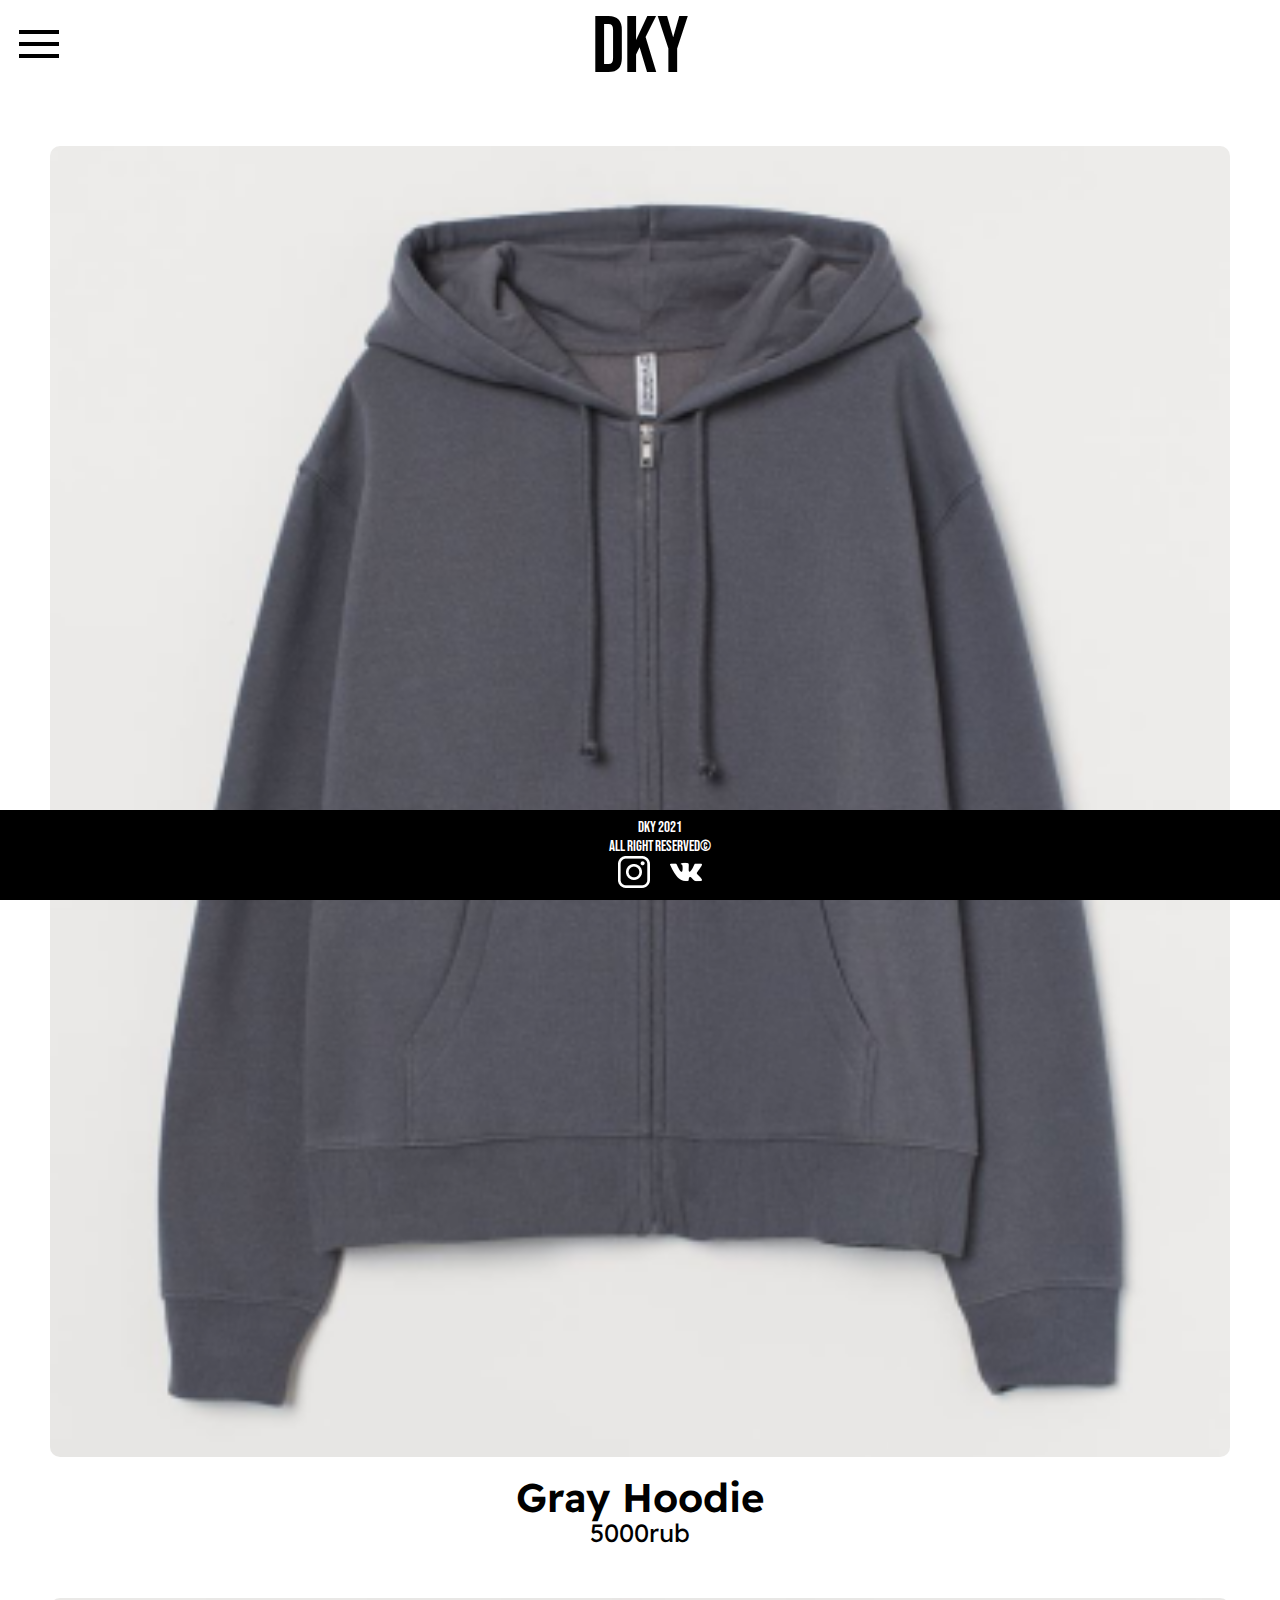
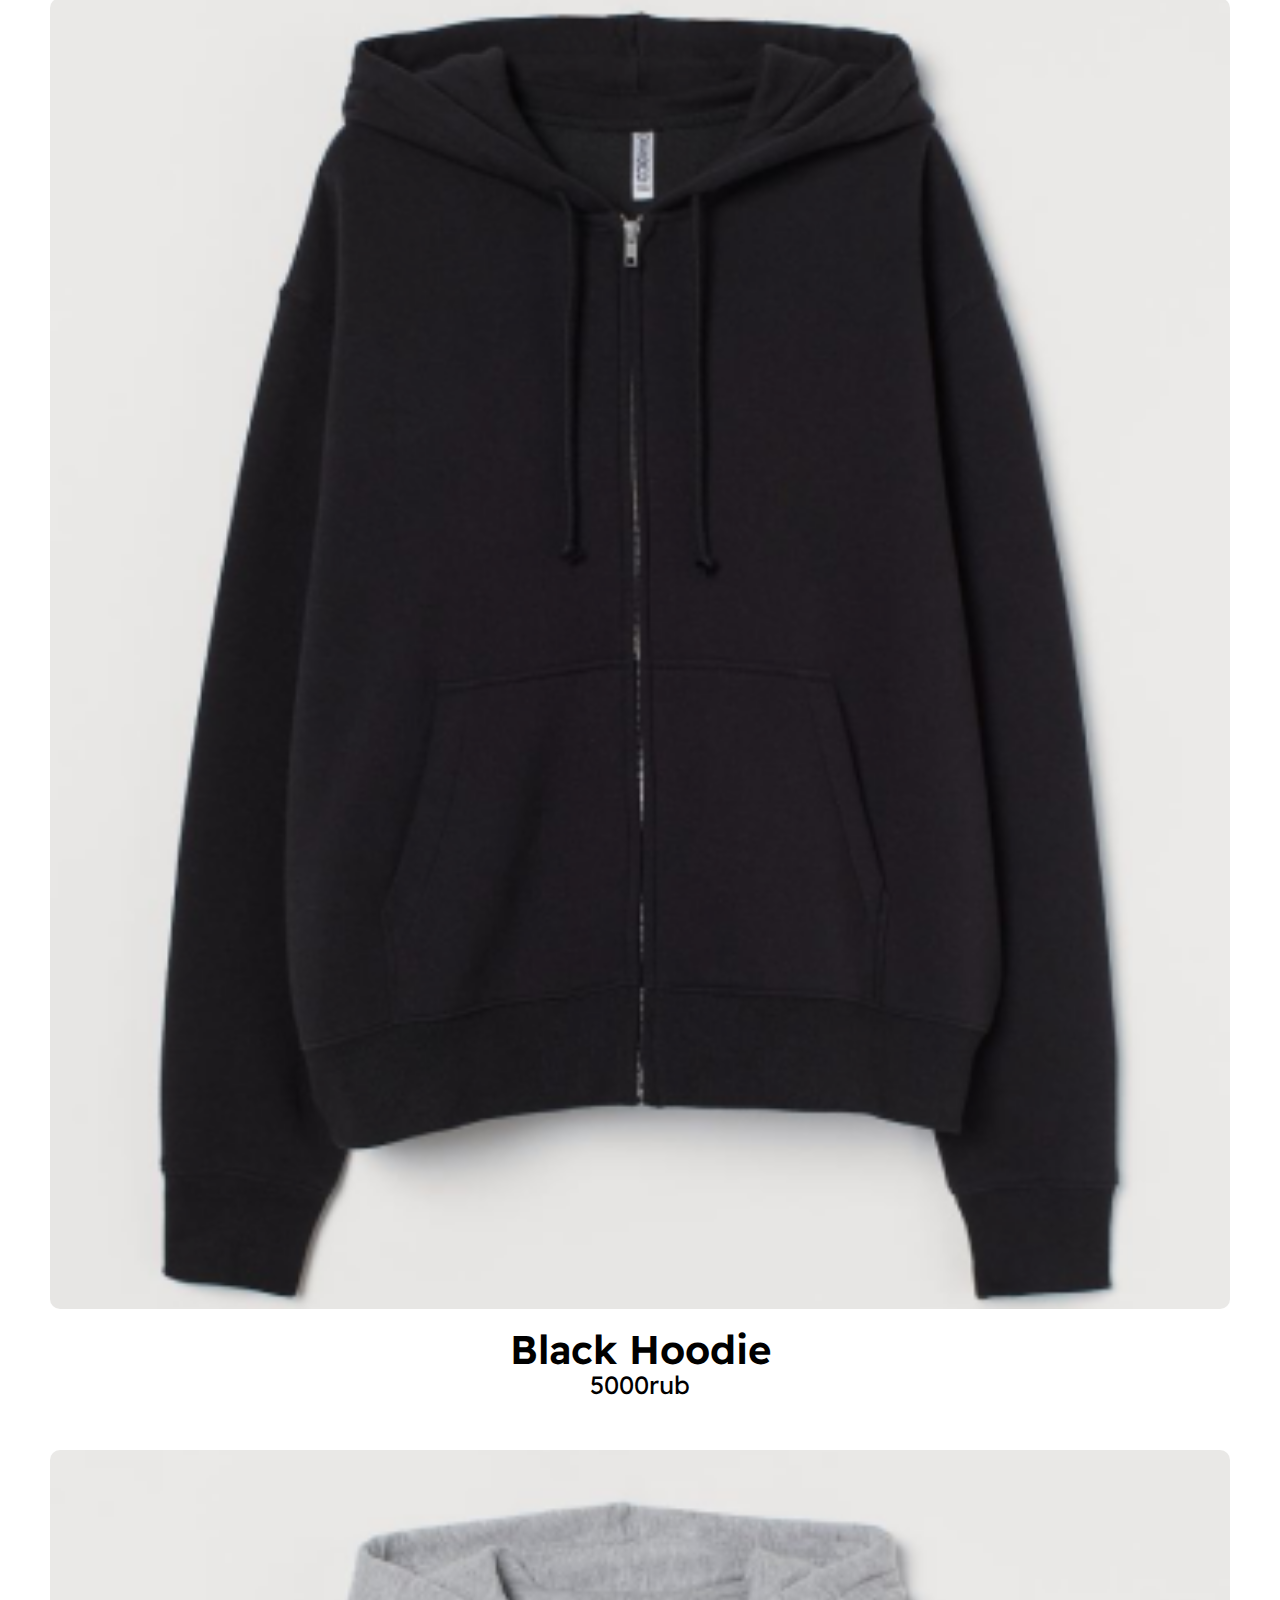
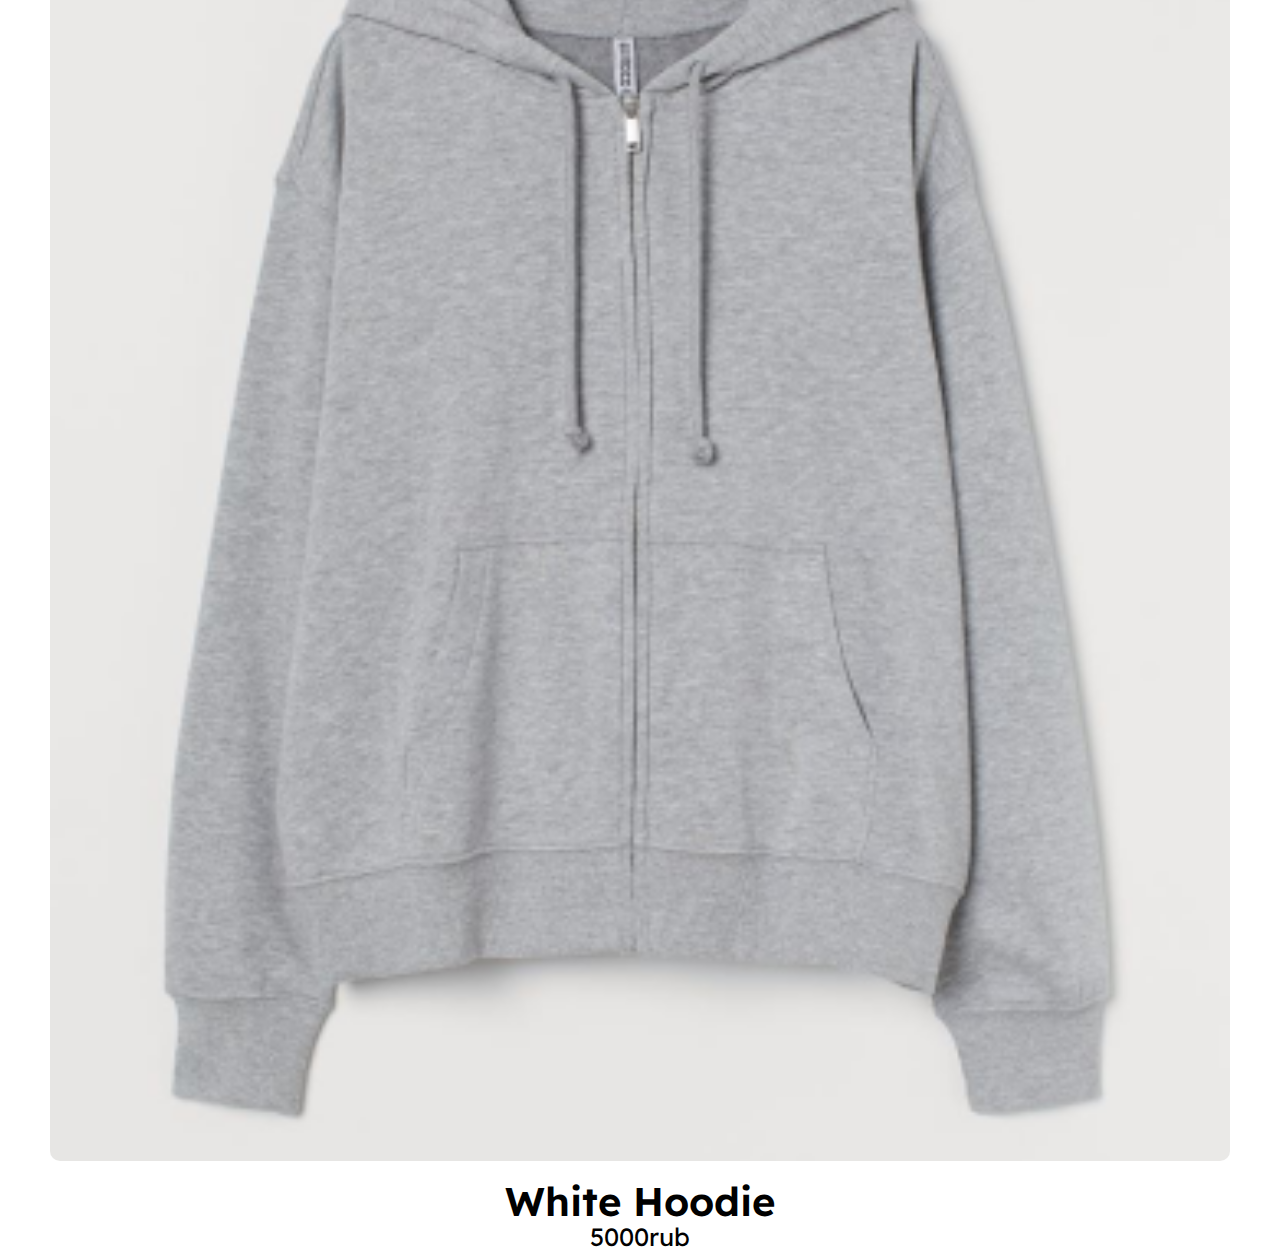
==== test2.html @ ac9f95f6 "Add files via upload" ====
<!DOCTYPE html>
<html lang="en" dir="ltr">

<head>
  <!-- Шрифты + иконка  -->
  <link type="image/x-icon" rel="shortcut icon" href="favicon.ico">
  <link rel="stylesheet" href="libs/bootstrap-reboot.min.css">
  <link rel="stylesheet" href="libs/bootstrap-grid.min.css">
  <link href="https://fonts.googleapis.com/css2?family=Readex+Pro:wght@600&display=swap" rel="stylesheet">
  <link href="https://fonts.googleapis.com/css2?family=Readex+Pro:wght@300&display=swap" rel="stylesheet">
  <link href="https://fonts.googleapis.com/css2?family=Bebas+Neue&display=swap" rel="stylesheet">
  <link href="https://fonts.googleapis.com/css2?family=Bebas+Neue&family=Oswald:wght@300&display=swap" rel="stylesheet">
  <link href="https://fonts.googleapis.com/css2?family=Lato:wght@100&display=swap" rel="stylesheet">
  <link rel="stylesheet" href="test2style.css">
  <meta charset="utf-8">
  <title>DKY</title>
</head>

<body class="fadeIn">
  <!-- Открытая меню -->
  <div id="myNav" class="overlay">
    <a href="javascript:void(0)" class="closebtn" onclick="closeNav()">&times;</a>
    <div id="overlay-content">
      <a href="index.html">Start</a>
      <a href="DKY\Stuff.html">T-SHIRTS</a>
      <a href="DKY\Stuff.html">Accessories</a>
      <a href="contacts.html">Contacts</a>

    </div>
  </div>

  <!-- Закрытое меню -->
  <div class="header">
    <div onclick="openNav()"><img id="menu123" src="menu.png"></div>
    <div class="namelogo">DKY</div>
  </div>


  <div class="container">
    <div class="row">
      <div class="col-md-4">
        <div class="product">
          <div class="image">
            <a href="1.html"><img class="image-animation slideInLeft" src="1.png"></a>
          </div>

          <div class="info slideInLeft">
            <h3>Gray Hoodie</h3>

            <div class="info_price">
              <span class="price">5000rub</span>
            </div>

          </div>
        </div>
      </div>
      <div class="col-md-4">
        <div class="product">
          <div class="image">
            <a href="3.html"><img class="image-animation slideInUp" src="3.png"></a>
          </div>

          <div class="info slideInUp">
            <h3>Black Hoodie</h3>

            <div class="info_price">
              <span class="price">5000rub</span>
            </div>

          </div>
        </div>
      </div>
      <div class="col-md-4">
        <div class="product">
          <div class="image">
            <a href="2.html"><img class="image-animation slideInRight" src="2.png"></a>
          </div>

          <div class="info slideInRight">
            <h3 class="gray">White Hoodie</h3>

            <div class="info_price">
              <span class="price">5000rub</span>
            </div>

          </div>
        </div>
      </div>
    </div>
  </div>


  <footer class="footer">
    <ul class="footer_spisok">
      <li>DKY 2021</li>
      <li>All right reserved&copy;</li>
      <div class="logos">
        <a href="https://www.instagram.com/odpixelme/"><img class="logo" src="instagram.png"></a>
        <a href="https://vk.com/lublybebry"><img class="logo" src="vk.png"></a>
      </DIV>
    </ul>
  </footer>

  <!-- jquery -->


  <script src="https://code.jquery.com/jquery-3.5.1.slim.min.js"></script>
  <script src="script.js"></script>



</body>

</html>
---- test2style.css ----
html,
body {
  margin: 0;
  font-family: "Bebas Neue";
  padding: 0;

}

html {
  scroll-behavior: smooth;
  height: 100%;
}

body {
  background-image: url("fon.png");
}

.overlay {
  height: 100%;
  width: 0;
  position: fixed;
  z-index: 1;
  left: 0;
  top: 0;
  background-color: rgb(0, 0, 0);
  background-color: rgba(0, 0, 0, 0.9);
  overflow-x: hidden;
  transition: 0.5s;
}

.wrapper {
  max-height: 100vh;
  overflow: hidden;
}

#overlay-content {
  position: relative;
  top: 25%;
  width: 100%;
  text-align: left;
  ;
  ;
  margin-top: 30px;
  margin-left: 15PX;
}

.overlay a {
  padding: 8px;
  text-decoration: none;
  font-size: 36px;
  color: #818181;
  display: block;
  transition: 0.3s;
  font-family: 'Bebas Neue', cursive;
}

.overlay a:hover, .overlay a:focus {
  color: #f1f1f1;
}

.overlay .closebtn {
  position: absolute;
  top: 20px;
  right: 45px;
  font-size: 60px;
}

@media screen and (max-height: 450px) {
  .overlay a {
    font-size: 20px
  }

  .overlay .closebtn {
    font-size: 40px;
    top: 15px;
    right: 35px;
  }
}

.body {
  -webkit-animation-name: zoomIn;
  animation-name: zoomIn;
  -webkit-animation-duration: 1s;
  animation-duration: 1s;
  -webkit-animation-fill-mode: both;
  animation-fill-mode: both;
}

@-webkit-keyframes zoomIn {
  0% {
    opacity: 0;
    -webkit-transform: scale3d(.3, .3, .3);
    transform: scale3d(.3, .3, .3);
  }

  50% {
    opacity: 1;
  }
}

@keyframes zoomIn {
  0% {
    opacity: 0;
    -webkit-transform: scale3d(.3, .3, .3);
    transform: scale3d(.3, .3, .3);
  }

  50% {
    opacity: 1;
  }
}

#menu123 {
  opacity: 100%;
  position: absolute;
  padding-left: 15px;
  padding-top: 20px;
}

.namelogo {
  display: flex;
  justify-content: center;
  align-items: center;
  font-size: 80px;
}

.product {}

h3 {
  margin: 0;
}

.cart {
  decoration: none;
}

.container {}

.product {
  margin: 50px;
}

.image {
  margin-bottom: 10px;
  border-radius: 10px;
}

.image img {
  width: 100%;
  object-fit: cover;
  border-radius: 10px;
}

.info h3 {
  display: flex;
  justify-content: center;
  font-family: 'Readex Pro', sans-serif;
  font-weight: 600;
  font-size: 40px;
}

.info_price {
  display: flex;
  flex-flow: row nowrap;
  justify-content: center;
  margin-top: -5px;
  align-items: center;
}

.cart {
  border: none;
  width: 40px;
  height: 40px;
  display: flex;
  align-items: center;
  justify-content: center;
  background-color: gray;
  border-radius: 10px;
  color: white;
}

.price {
  font-weight: 900px;
  font-size: 25px;
  font-family: 'Readex Pro', sans-serif;
}

.image {
  transition-duration: 0.3s;
}

.image:hover {
  box-shadow: 0px 14px 100px -6px rgba(0, 0, 0, 0.22);
  transform: translateY(-10px);
}

.footer {
  position: fixed;
      bottom: 0;
      left: 0;
      width: 100%;
      height: 90px;
      background-color: black;
      display: flex;
      justify-content: center;
      margin: 0;
}

.footer_spisok {
  list-style: none;
  display: flex;
  justify-content: center;
  flex-direction: column;
  align-items: center;
  color: white;
  font-size: 15px;
  margin: 0;
}

.fadeIn {
  -webkit-animation-name: fadeIn;
  animation-name: fadeIn;
  -webkit-animation-duration: 3.5s;
  animation-duration: 3.5s;
  -webkit-animation-fill-mode: both;
  animation-fill-mode: both;
}

@-webkit-keyframes fadeIn {
  0% {
    opacity: 0;
  }

  100% {
    opacity: 1;
  }
}

@keyframes fadeIn {
  0% {
    opacity: 0;
  }

  100% {
    opacity: 1;
  }
}

.fadeOut {
  -webkit-animation-name: fadeOut;
  animation-name: fadeOut;
  -webkit-animation-duration: 1s;
  animation-duration: 1s;
  -webkit-animation-fill-mode: both;
  animation-fill-mode: both;
}

@-webkit-keyframes fadeOut {
  0% {
    opacity: 1;
  }

  100% {
    opacity: 0;
  }
}

@keyframes fadeOut {
  0% {
    opacity: 1;
  }

  100% {
    opacity: 0;
  }
}

.slideInLeft {
  -webkit-animation-name: slideInLeft;
  animation-name: slideInLeft;
  -webkit-animation-duration: 1s;
  animation-duration: 1s;
  -webkit-animation-fill-mode: both;
  animation-fill-mode: both;
}

@-webkit-keyframes slideInLeft {
  0% {
    -webkit-transform: translateX(-100%);
    transform: translateX(-100%);
    visibility: visible;
  }

  100% {
    -webkit-transform: translateX(0);
    transform: translateX(0);
  }
}

@keyframes slideInLeft {
  0% {
    -webkit-transform: translateX(-100%);
    transform: translateX(-100%);
    visibility: visible;
  }

  100% {
    -webkit-transform: translateX(0);
    transform: translateX(0);
  }
}

.slideInRight {
  -webkit-animation-name: slideInRight;
  animation-name: slideInRight;
  -webkit-animation-duration: 1s;
  animation-duration: 1s;
  -webkit-animation-fill-mode: both;
  animation-fill-mode: both;
}

@-webkit-keyframes slideInRight {
  0% {
    -webkit-transform: translateX(100%);
    transform: translateX(100%);
    visibility: visible;
  }

  100% {
    -webkit-transform: translateX(0);
    transform: translateX(0);
  }
}

@keyframes slideInRight {
  0% {
    -webkit-transform: translateX(100%);
    transform: translateX(100%);
    visibility: visible;
  }

  100% {
    -webkit-transform: translateX(0);
    transform: translateX(0);
  }
}

.slideInDown {
  -webkit-animation-name: slideInDown;
  animation-name: slideInDown;
  -webkit-animation-duration: 1s;
  animation-duration: 1s;
  -webkit-animation-fill-mode: both;
  animation-fill-mode: both;
}

@-webkit-keyframes slideInDown {
  0% {
    -webkit-transform: translateY(-100%);
    transform: translateY(-100%);
    visibility: visible;
  }

  100% {
    -webkit-transform: translateY(0);
    transform: translateY(0);
  }
}

@keyframes slideInDown {
  0% {
    -webkit-transform: translateY(-100%);
    transform: translateY(-100%);
    visibility: visible;
  }

  100% {
    -webkit-transform: translateY(0);
    transform: translateY(0);
  }
}

.slideInUp {
  -webkit-animation-name: slideInUp;
  animation-name: slideInUp;
  -webkit-animation-duration: 1s;
  animation-duration: 1s;
  -webkit-animation-fill-mode: both;
  animation-fill-mode: both;
}

@-webkit-keyframes slideInUp {
  0% {
    -webkit-transform: translateY(100%);
    transform: translateY(100%);
    visibility: visible;
  }

  100% {
    -webkit-transform: translateY(0);
    transform: translateY(0);
  }
}

@keyframes slideInUp {
  0% {
    -webkit-transform: translateY(100%);
    transform: translateY(100%);
    visibility: visible;
  }

  100% {
    -webkit-transform: translateY(0);
    transform: translateY(0);
  }
}

body {
  margin: 0;
  font-family: "Bebas Neue";
}

.videva {
  position: relative;
  padding-bottom: 56.25%;
}

.videva_media {
  width: 100%;
  height: auto;
  position: absolute;
  top: 0;
  left: 0;
  z-index: -1;
}

  {
  max-height: 100vh;
  overflow: hidden;
}

.content {
  display: flex;
  justify-content: center;
  align-items: center;
  font-size: 40px;
  color: red;
  z-index: 1000;
  width: 100%;
  position: absolute;
  height: 100%;
}

.knopka {
  font-family: "Bebas Neue";
  background-color: transparent;
  width: 250px;
  padding: 8px;
  color: #fff;
  border: 2px solid #fff;
  text-align: center;
  outline: none;
  text-decoration: none;
  transition: background-color 0.2s ease-out,
    border-color 0.2s ease-out;
  font-size: 50px;
  border-radius: 10px;
}

.knopka:hover,
.knopka:active {
  font-family: "Bebas Neue";
  background-color: transparent;
  background-color: rgba(255, 255, 255, 0.4);
  border-color: #fff;
  border-color: rgba(255, 255, 255, 0.4);
  transition: background-color 0.3s ease-in,
    border-color 0.3s ease-in;
  font-size: 50px;
  border-radius: 10px;
}

.name {
  display: flex;
  justify-content: center;
  align-items: center;
  position: absolute;
  width: 100%;
  height: 50%;
  font-size: 150px;
  color: white;
}

.content_wrapper {
  padding-top: 60px;
}

.fadeIn {
  -webkit-animation-name: fadeIn;
  animation-name: fadeIn;
  -webkit-animation-duration: 3s;
  animation-duration: 3s;
  -webkit-animation-fill-mode: both;
  animation-fill-mode: both;
}

@-webkit-keyframes fadeIn {
  0% {
    opacity: 0;
  }

  100% {
    opacity: 1;
  }
}

@keyframes fadeIn {
  0% {
    opacity: 0;
  }

  100% {
    opacity: 1;
  }
}

.form_wrapper {
  display: flex;
  flex-direction: column;
  align-items: center;
  margin-right: auto;
  margin-left: auto;
  /* 1 */
  /* 2 */
  height: 100%;
  padding-right: 10px;
  /* 3 */
  padding-left: 10px;
  /* 3 */
}

/*Задаём общие параметры для всей страницы: шрифт и отступы*/
body {
  font-size: 16px;
}

/* Настраиваем внешний вид полей ввода*/
input {
  display: flex;
  border: 2px solid #black;
  padding: 10px 20px;
  font-family: 'Readex Pro', sans-serif;
  font-size: 16px;
}

textarea {
  display: flex;
  justify-content: flex-start;
  align-items: baseline;
  border: 2px solid #black;
  padding: 10px 20px;
  font-family: 'Readex Pro', sans-serif;
  font-size: 16px;
  resize: none;
  /* Запрещаем изменять размер */
}

.forma {
  font-size: 40px;
  font-family: 'Readex Pro', sans-serif;
  padding-bottom: 10px;
}

.knopka2 {
  background-color: white;
  border: 1px solid rgba(0, 0, 0, 0.6);
  border-radius: 5px;
}

.knopka2:hover,
.knopka2:active {
  background-color: black;
  color: white;
}

hr {
  opacity: 100%;
  background-color: black;
  width: 150px;
  height: 7px;
  margin-top: -5px;
}

.logo {
  margin: 0px 10px 0px 10px;
}

.logos {
  display: flex;
  justify-content: center;
  margin:
}
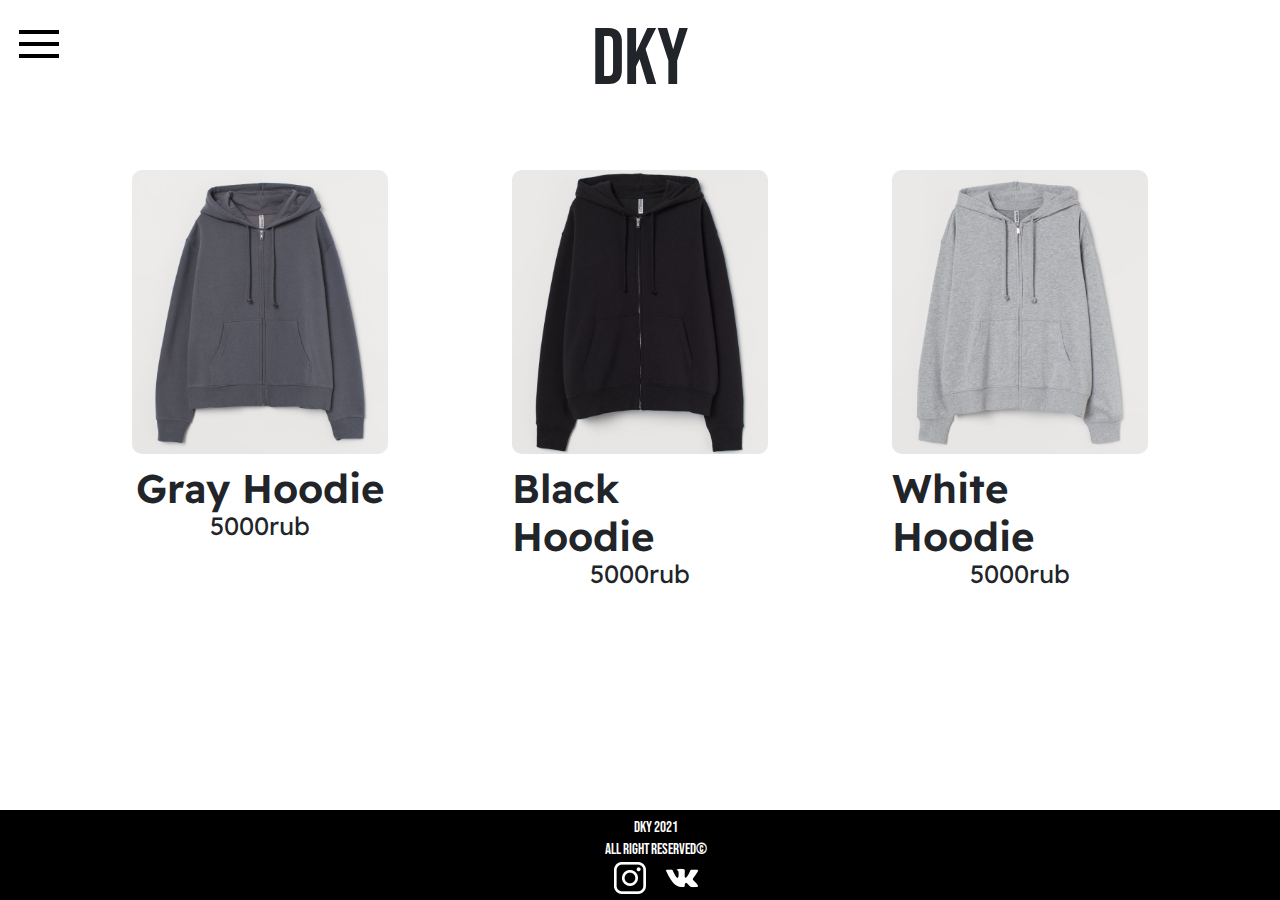
==== commit e93b4bb8: "Update test2.html" ====
--- a/test2.html
+++ b/test2.html
@@ -4,8 +4,8 @@
 <head>
   <!-- Шрифты + иконка  -->
   <link type="image/x-icon" rel="shortcut icon" href="favicon.ico">
-  <link rel="stylesheet" href="libs/bootstrap-reboot.min.css">
-  <link rel="stylesheet" href="libs/bootstrap-grid.min.css">
+  <link rel="stylesheet" href="bootstrap-reboot.min.css">
+  <link rel="stylesheet" href="bootstrap-grid.min.css">
   <link href="https://fonts.googleapis.com/css2?family=Readex+Pro:wght@600&display=swap" rel="stylesheet">
   <link href="https://fonts.googleapis.com/css2?family=Readex+Pro:wght@300&display=swap" rel="stylesheet">
   <link href="https://fonts.googleapis.com/css2?family=Bebas+Neue&display=swap" rel="stylesheet">
